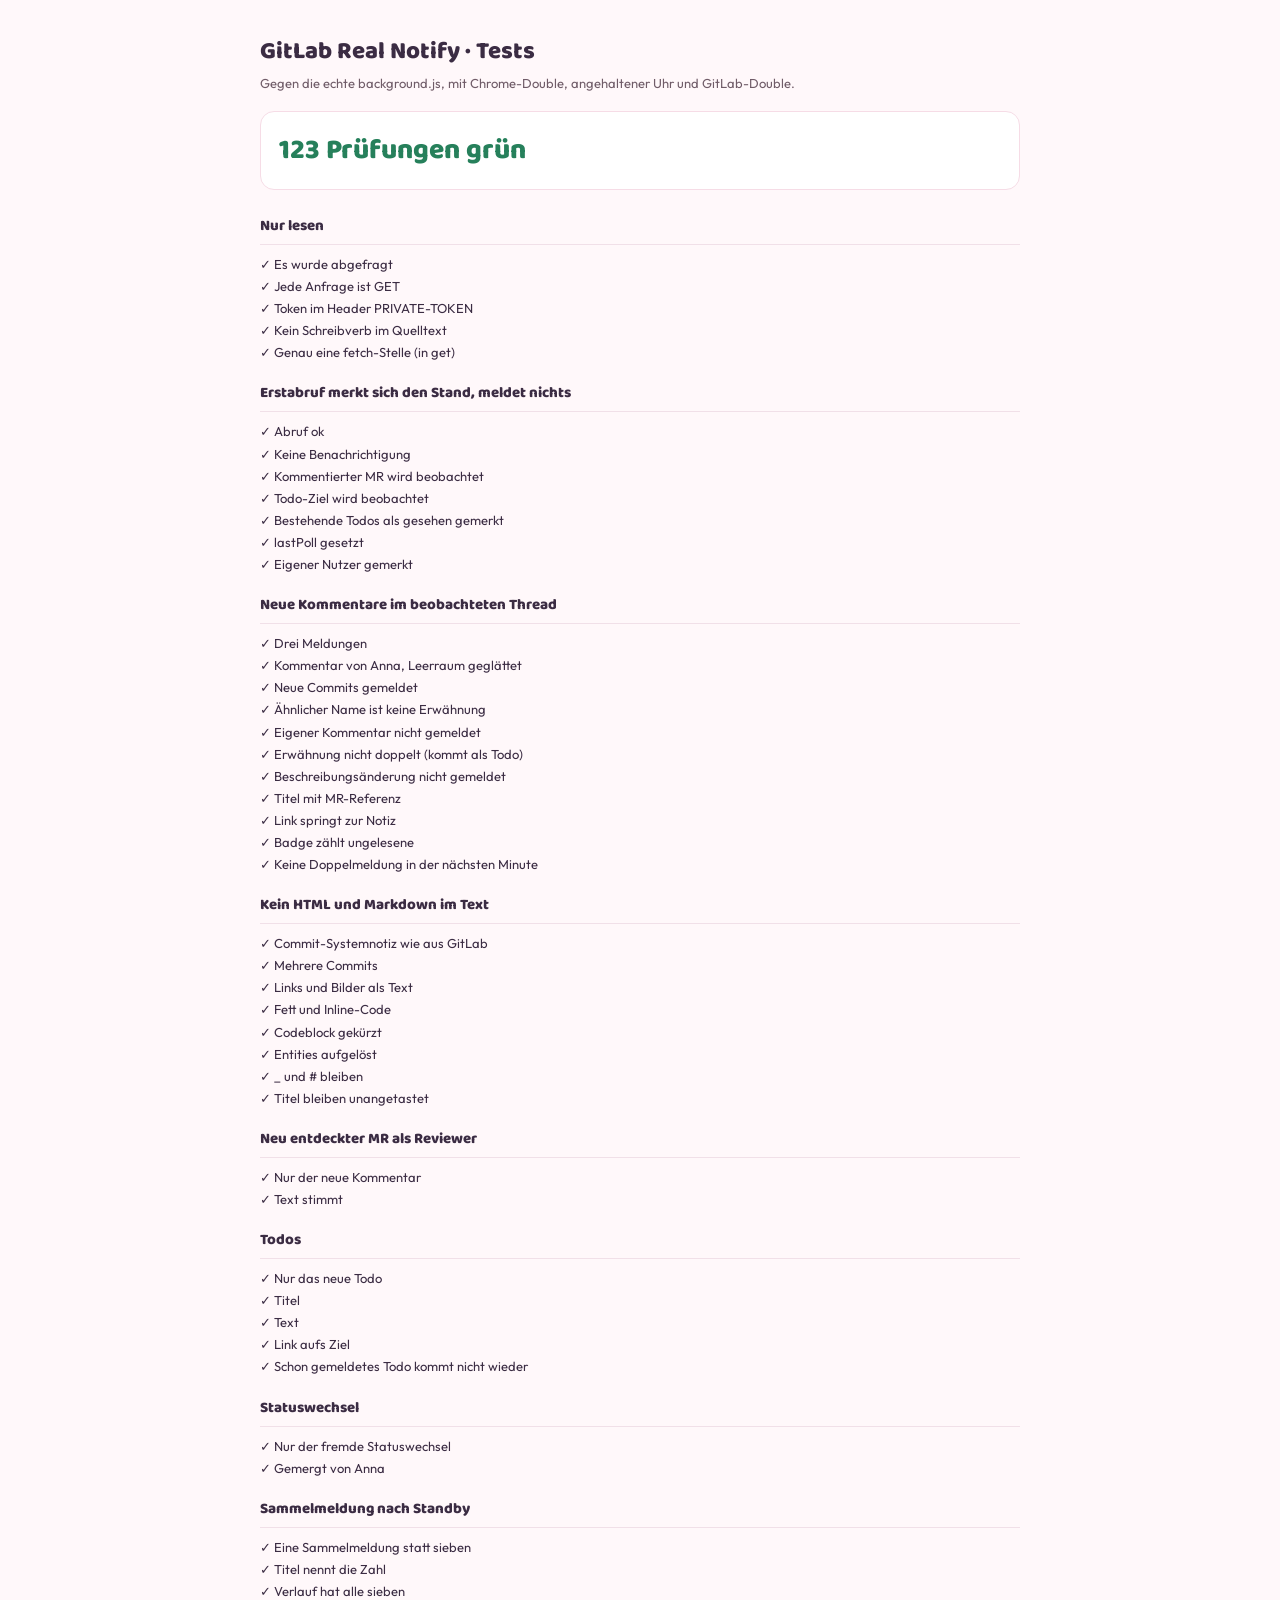
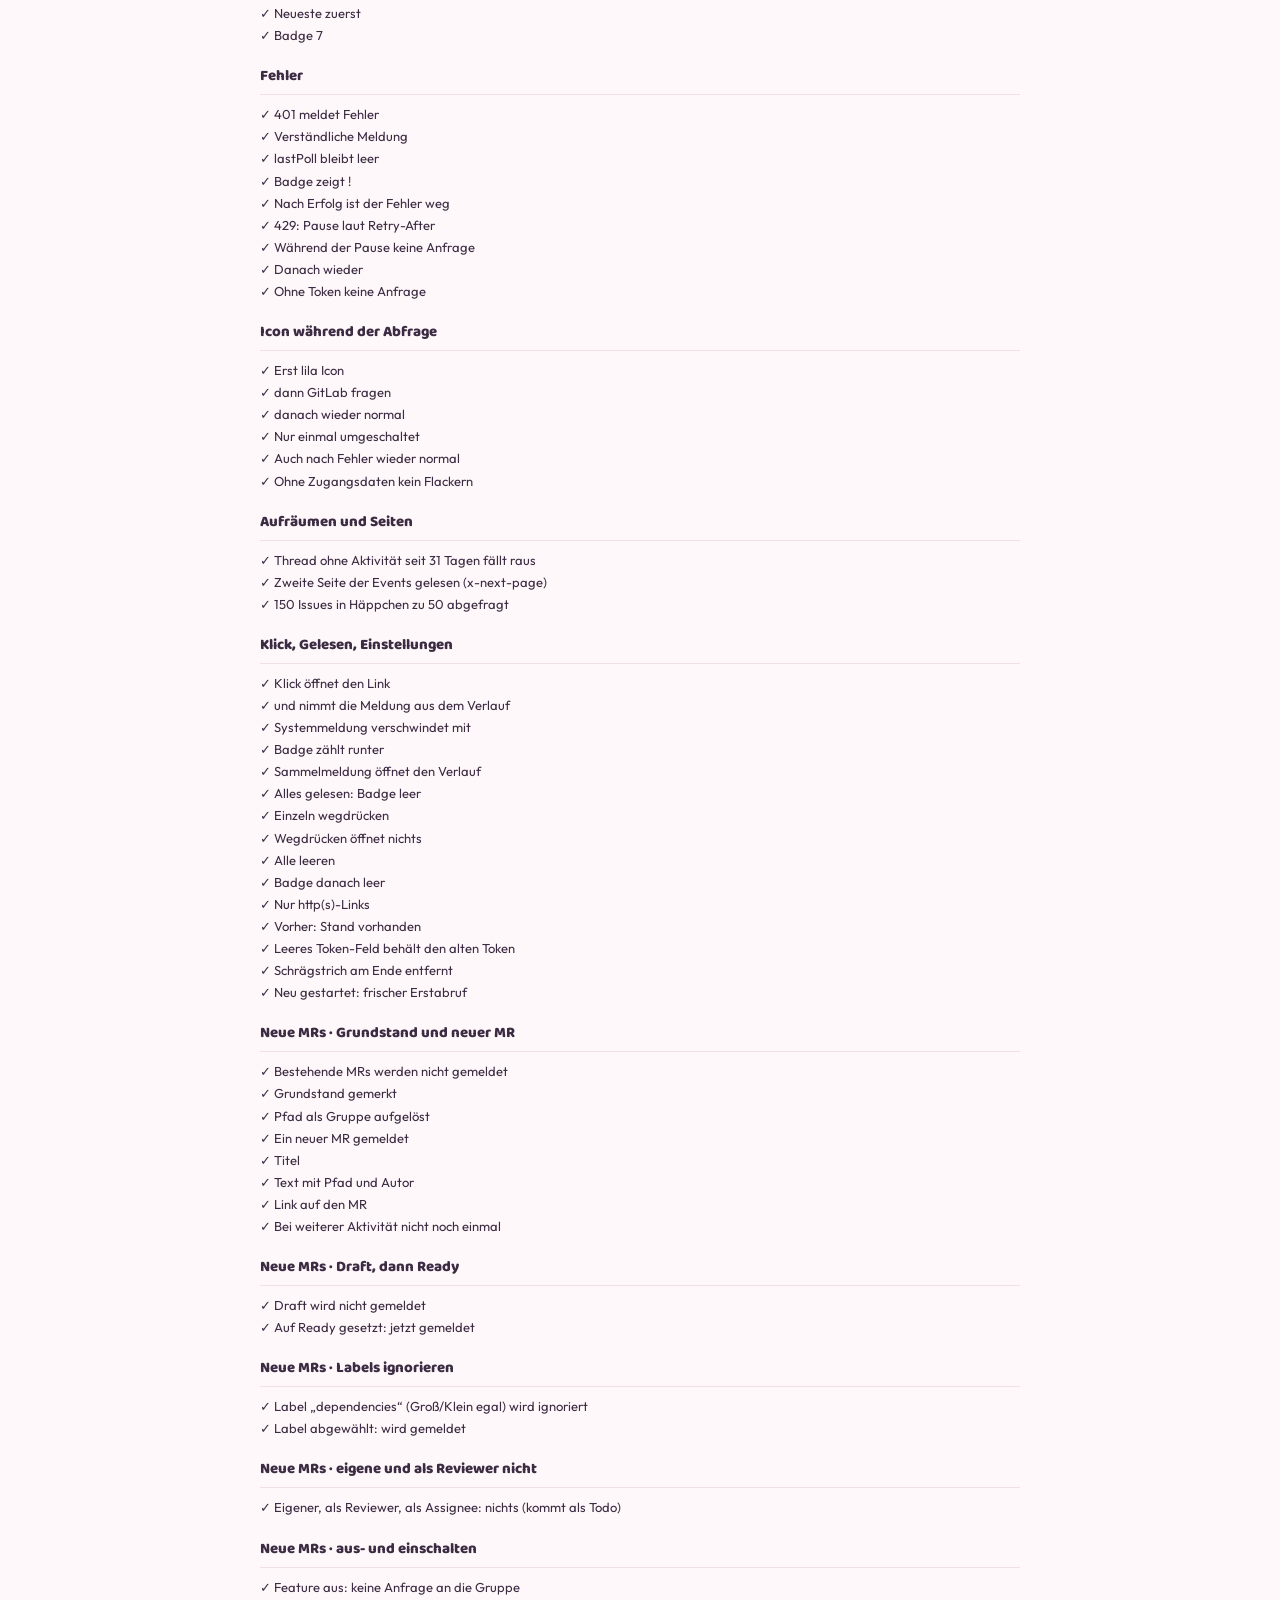
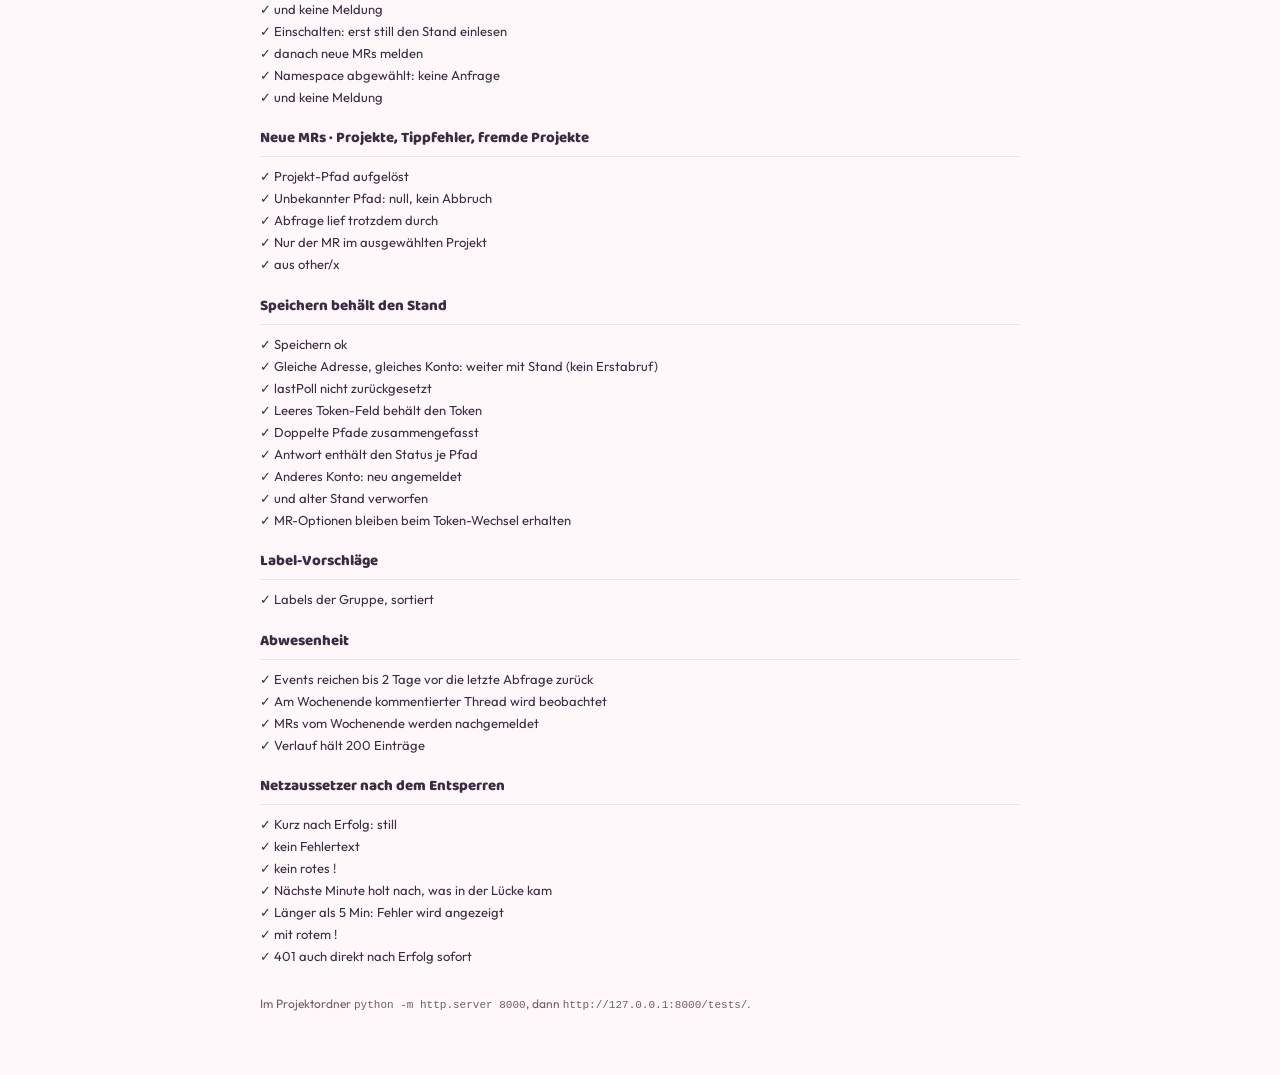
==== tests/index.html @ b431cba6 "GitLab Real Notify 0.2.0 Browser-Extension (Chrome, Firefox) mit Benachrichtigungen wie bei GitLabs " ====
<!DOCTYPE html>
<html lang="de">
<head>
<meta charset="utf-8" />
<meta name="viewport" content="width=device-width, initial-scale=1" />
<title>GitLab Real Notify · Tests</title>
<link rel="stylesheet" href="../theme.css" />
<style>
  * { box-sizing: border-box; margin: 0; padding: 0; }
  body {
    background: var(--bg); color: var(--ink);
    font-family: var(--font-body);
    padding: 32px 24px 64px;
    display: flex; justify-content: center;
  }
  main { width: 100%; max-width: 760px; }
  h1 { font-family: var(--font-display); font-weight: 800; font-size: 24px; }
  .lede { font-size: 13px; color: var(--muted); margin-top: 4px; }
  .summary {
    margin: 20px 0 24px; padding: 16px 18px;
    border-radius: 14px; border: 1px solid var(--line); background: var(--panel);
  }
  .summary .big { font-family: var(--font-display); font-weight: 800; font-size: 28px; }
  .pass { color: var(--mint-ink); }
  .fail { color: var(--accent-ink); }
  .suite { margin-bottom: 18px; }
  .suite h2 {
    font-family: var(--font-display); font-weight: 700; font-size: 15px;
    padding-bottom: 6px; border-bottom: 1px solid var(--line-soft);
  }
  ul { list-style: none; margin-top: 8px; }
  li { font-size: 13px; line-height: 1.7; }
  li.no { color: var(--accent-ink); }
  .detail { font-family: var(--font-mono); font-size: 11px; color: var(--muted-2); white-space: pre-wrap; }
  code { font-family: var(--font-mono); font-size: 11px; }
  .hint { margin-top: 28px; font-size: 12px; color: var(--muted); }
</style>
</head>
<body>
  <main>
    <h1>GitLab Real Notify · Tests</h1>
    <p class="lede">Gegen die echte background.js, mit Chrome-Double, angehaltener Uhr und GitLab-Double.</p>
    <div class="summary" id="summary">läuft…</div>
    <div id="report"></div>
    <p class="hint">Im Projektordner <code>python -m http.server 8000</code>, dann
      <code>http://127.0.0.1:8000/tests/</code>.</p>
  </main>

  <script src="harness.js"></script>
  <script src="suite-poll.js"></script>
  <script src="suite-newmrs.js"></script>
  <script>
  (async () => {
    const report = await RN.run();
    const alle = report.reduce((a, s) => a.concat(s.results), []);
    const fehler = alle.filter((r) => !r.ok);
    const sum = document.getElementById("summary");
    const big = document.createElement("span");
    big.className = "big " + (fehler.length ? "fail" : "pass");
    big.textContent = fehler.length ? fehler.length + " von " + alle.length + " fehlgeschlagen"
                                    : alle.length + " Prüfungen grün";
    sum.textContent = "";
    sum.appendChild(big);

    const out = document.getElementById("report");
    for (const s of report) {
      const div = document.createElement("div");
      div.className = "suite";
      const h = document.createElement("h2");
      h.textContent = s.name;
      div.appendChild(h);
      const ul = document.createElement("ul");
      for (const r of s.results) {
        const li = document.createElement("li");
        li.className = r.ok ? "ok" : "no";
        li.textContent = (r.ok ? "✓ " : "✕ ") + r.name;
        if (!r.ok && r.detail != null) {
          const d = document.createElement("div");
          d.className = "detail";
          d.textContent = typeof r.detail === "string" ? r.detail : JSON.stringify(r.detail);
          li.appendChild(d);
        }
        ul.appendChild(li);
      }
      div.appendChild(ul);
      out.appendChild(div);
    }
    document.title = (fehler.length ? "FAIL " + fehler.length : "PASS") + " · Real Notify Tests";
    window.__rnResult = { total: alle.length, failed: fehler.length, failures: fehler };
  })();
  </script>
</body>
</html>
---- theme.css ----
/* GitLab Real Notify · Theme
   Übernommen aus ZeitBudget (Mochi Dual-Mode), ohne Maskottchen- und
   Zeitstufen-Token. Umschaltung ausschließlich über
   @media (prefers-color-scheme: dark) auf :root — kein Toggle.
   Kontrastwerte und ihre Herleitung: ../zeitbudget/theme.css. */

@font-face {
  font-family: "Baloo 2";
  font-weight: 400 650;
  font-display: swap;
  src: url("fonts/baloo-2-latin-600-normal.woff2") format("woff2");
}
@font-face {
  font-family: "Baloo 2";
  font-weight: 651 900;
  font-display: swap;
  src: url("fonts/baloo-2-latin-800-normal.woff2") format("woff2");
}
@font-face {
  font-family: "Outfit";
  font-weight: 300 500;
  font-display: swap;
  src: url("fonts/outfit-latin-400-normal.woff2") format("woff2");
}
@font-face {
  font-family: "Outfit";
  font-weight: 501 900;
  font-display: swap;
  src: url("fonts/outfit-latin-600-normal.woff2") format("woff2");
}

:root {
  color-scheme: light dark;

  --bg: #fff8fa;
  --panel: #ffffff;
  --line: #f6dce6;
  --line-soft: #f1e0e8;
  --track: #f5e6ec;
  --tally-bg: #ffe4ef;

  --ink: #3b2c43;
  --body: #4a3a52;
  --muted: #705c68;   /* 5,9:1 auf --bg */
  --muted-2: #88687c; /* 4,6:1 */
  --label: #3b2c43;
  --label-weight: 700;

  --accent: #f0679b;
  --accent-hi: #ff9dbe;
  --accent-lo: #f0679b;
  --on-accent: #2a1f35;
  --accent-ink: #dc1661;
  --mint: #2d976b;
  --mint-ink: #26805b;

  --ghost-line: #f0cfdd;
  --field-ink: #6b5872;
  --btn-shadow: 0 10px 22px -10px rgba(240, 103, 155, 0.85);

  --icon-bg: linear-gradient(160deg, #ffd6e4, #ff9dbe);
  --icon-ink: #2a1f35;

  --font-display: "Baloo 2", system-ui, sans-serif;
  --font-body: "Outfit", system-ui, sans-serif;
  --font-mono: ui-monospace, SFMono-Regular, Menlo, Consolas, monospace;
}

@media (prefers-color-scheme: dark) {
  :root {
    --bg: #221a2b;
    --panel: #2e2338;
    --line: #3e3049;
    --line-soft: #332741;
    --track: #332741;
    --tally-bg: #3a2333;

    --ink: #f6eef6;
    --body: #f6eef6;
    --muted: #a896b4;
    --muted-2: #988aa4;
    --label: #c9b8d2;
    --label-weight: 600;

    --accent: #ff8fb5;
    --accent-hi: #ffa3c2;
    --accent-lo: #f2628f;
    --on-accent: #2a1f35;
    --accent-ink: #ff8fb5;
    --mint: #86e3c0;
    --mint-ink: #86e3c0;

    --ghost-line: #3e3049;
    --field-ink: #dccfe4;
    --btn-shadow: 0 12px 26px -10px rgba(255, 143, 181, 0.6);

    --icon-bg: linear-gradient(160deg, #ff8fb5, #e0709a);
    --icon-ink: #2a1f35;
  }
}

.pill {
  border: none;
  border-radius: 999px;
  background: linear-gradient(180deg, var(--accent-hi), var(--accent-lo));
  color: var(--on-accent);
  font-family: var(--font-display);
  font-weight: 700;
  cursor: pointer;
  box-shadow: var(--btn-shadow);
  transition: transform 0.1s ease, filter 0.1s ease;
}
.pill:hover { transform: translateY(-1px); filter: brightness(1.03); }
.pill:active { transform: translateY(1px); }
.pill:focus-visible { outline: 3px solid var(--mint); outline-offset: 2px; }
.pill:disabled { opacity: 0.55; cursor: progress; transform: none; }

.eyebrow {
  font-size: 11px;
  letter-spacing: 0.18em;
  text-transform: uppercase;
  color: var(--muted);
  font-weight: 600;
}

/* Branch-Symbol als Plakette, wie das Toolbar-Icon. */
.mark {
  width: 24px; height: 24px; flex-shrink: 0;
  border-radius: 8px;
  background: var(--icon-bg);
  display: flex; align-items: center; justify-content: center;
}
.mark svg { width: 16px; height: 16px; display: block; }

[hidden] { display: none !important; }

@media (prefers-reduced-motion: reduce) {
  .pill { transition: none; }
  .pill:hover, .pill:active { transform: none; }
}
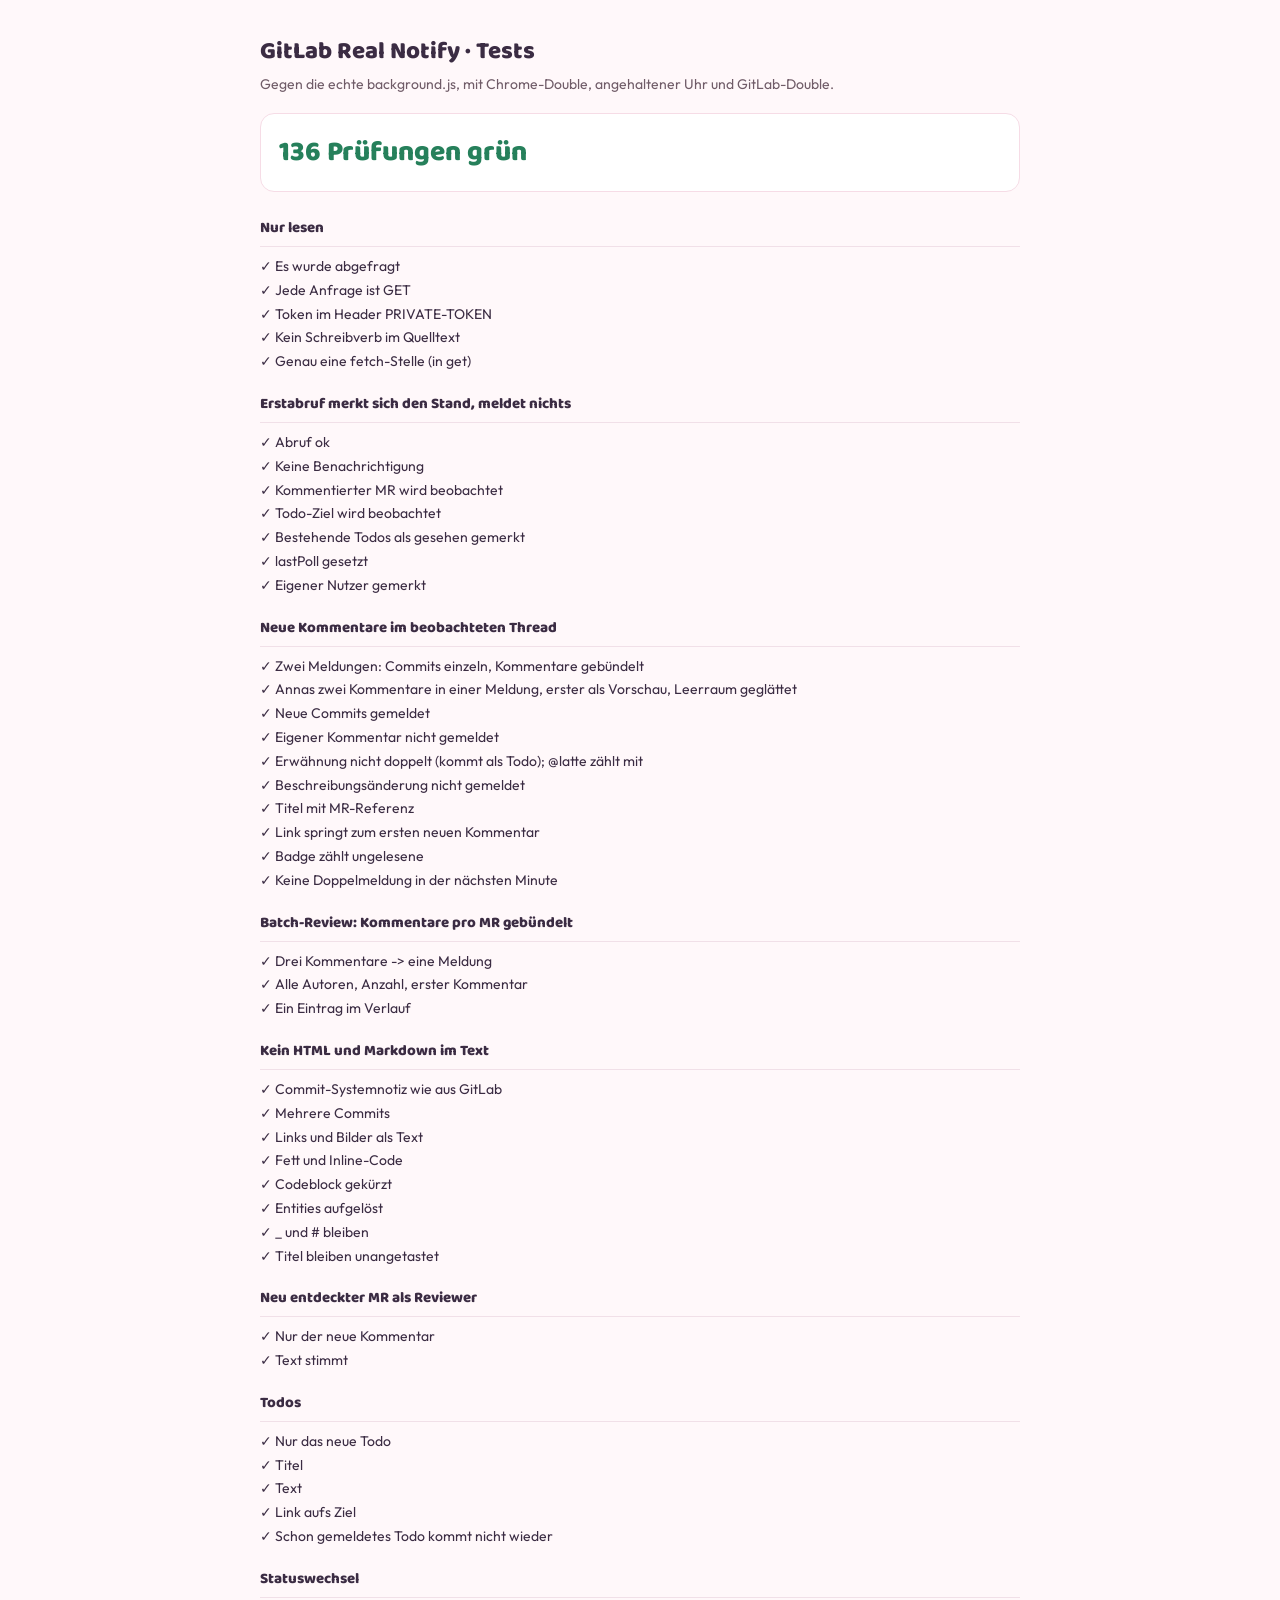
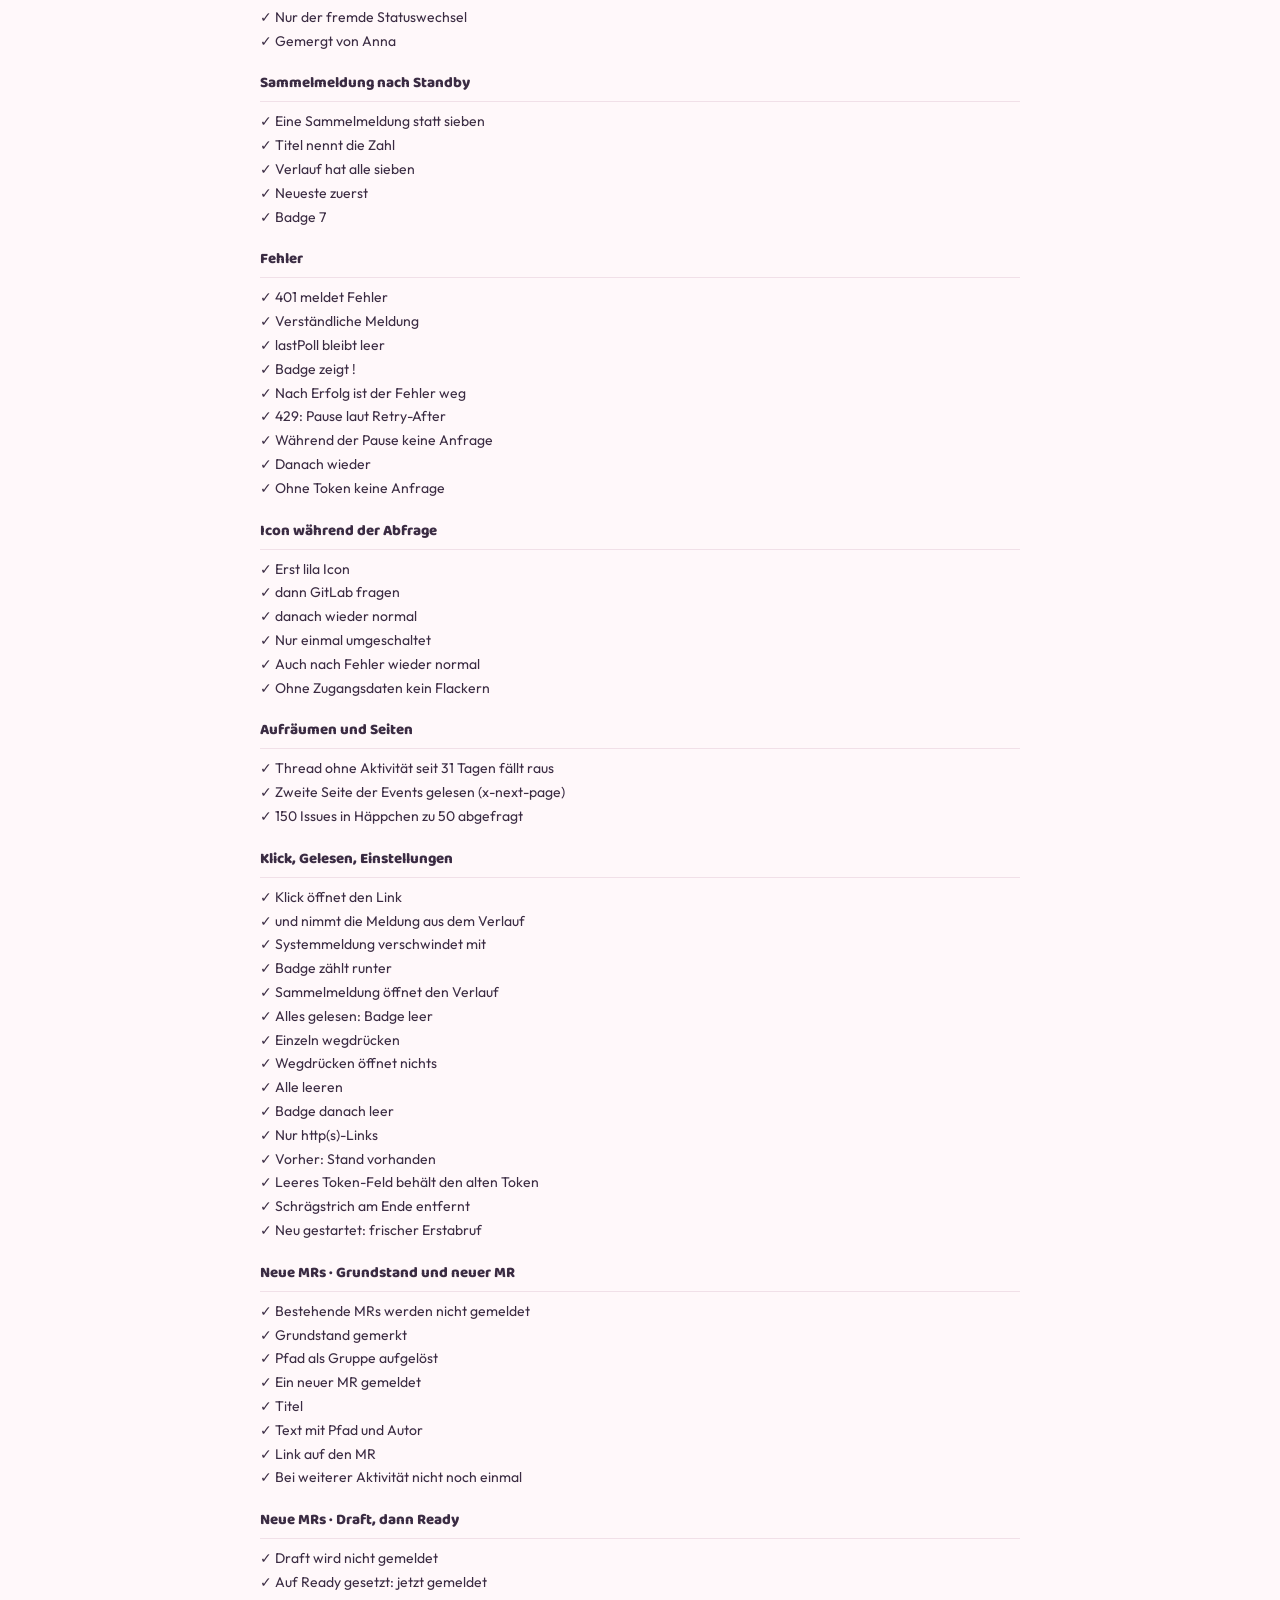
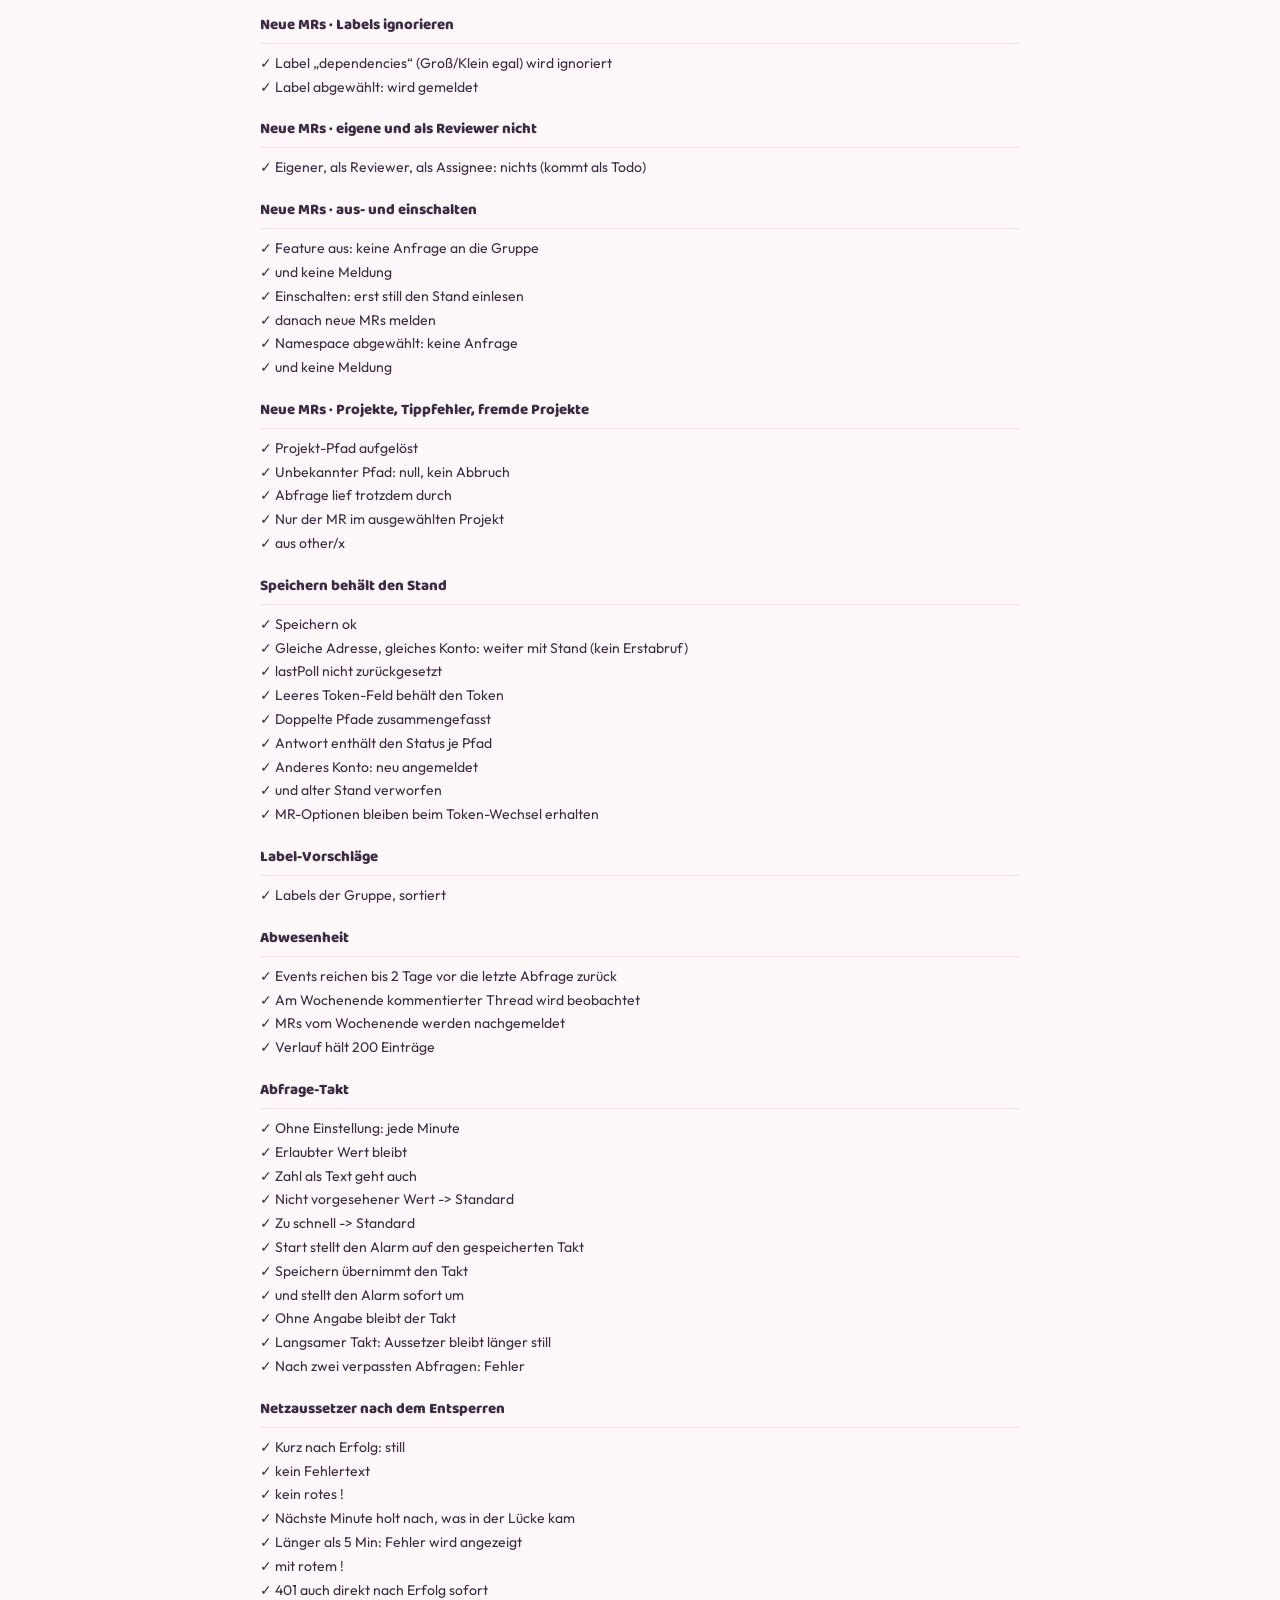
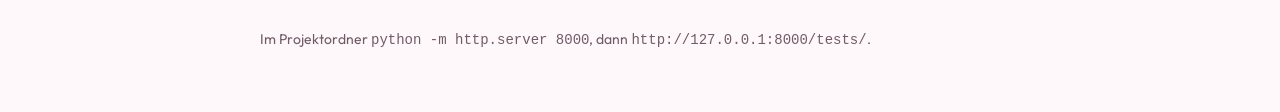
==== commit 1292f699: "GitLab Real Notify 0.3.0 - Abfrage-Takt einstellbar (1 bis 30 Minuten), Fehlerschwelle wächst mit - " ====
--- a/tests/index.html
+++ b/tests/index.html
@@ -15,7 +15,7 @@
   }
   main { width: 100%; max-width: 760px; }
   h1 { font-family: var(--font-display); font-weight: 800; font-size: 24px; }
-  .lede { font-size: 13px; color: var(--muted); margin-top: 4px; }
+  .lede { font-size: 14px; color: var(--muted); margin-top: 4px; }
   .summary {
     margin: 20px 0 24px; padding: 16px 18px;
     border-radius: 14px; border: 1px solid var(--line); background: var(--panel);
@@ -29,11 +29,11 @@
     padding-bottom: 6px; border-bottom: 1px solid var(--line-soft);
   }
   ul { list-style: none; margin-top: 8px; }
-  li { font-size: 13px; line-height: 1.7; }
+  li { font-size: 14px; line-height: 1.7; }
   li.no { color: var(--accent-ink); }
-  .detail { font-family: var(--font-mono); font-size: 11px; color: var(--muted-2); white-space: pre-wrap; }
-  code { font-family: var(--font-mono); font-size: 11px; }
-  .hint { margin-top: 28px; font-size: 12px; color: var(--muted); }
+  .detail { font-family: var(--font-mono); font-size: 14px; color: var(--muted-2); white-space: pre-wrap; }
+  code { font-family: var(--font-mono); font-size: 14px; }
+  .hint { margin-top: 28px; font-size: 14px; color: var(--muted); }
 </style>
 </head>
 <body>
--- a/theme.css
+++ b/theme.css
@@ -56,6 +56,10 @@
 
   --ghost-line: #f0cfdd;
   --field-ink: #6b5872;
+  --field-line: #a97b92; /* Feldrand 3,5:1 auf --panel — --line (1,3:1) war kaum sichtbar */
+  --hover: #ffe4ef;      /* Zeilen-Hover; --panel auf --bg war 1,05:1 */
+  --ok-bg: #e6f5ee;
+  --ok-ink: #1f6f4e;     /* 5,4:1 auf --ok-bg */
   --btn-shadow: 0 10px 22px -10px rgba(240, 103, 155, 0.85);
 
   --icon-bg: linear-gradient(160deg, #ffd6e4, #ff9dbe);
@@ -92,6 +96,10 @@
 
     --ghost-line: #3e3049;
     --field-ink: #dccfe4;
+    --field-line: #857199; /* 3,4:1 auf --panel */
+    --hover: #3a2d46;
+    --ok-bg: #23352f;
+    --ok-ink: #86e3c0;     /* 8,5:1 auf --ok-bg */
     --btn-shadow: 0 12px 26px -10px rgba(255, 143, 181, 0.6);
 
     --icon-bg: linear-gradient(160deg, #ff8fb5, #e0709a);
@@ -116,7 +124,7 @@
 .pill:disabled { opacity: 0.55; cursor: progress; transform: none; }
 
 .eyebrow {
-  font-size: 11px;
+  font-size: 14px;
   letter-spacing: 0.18em;
   text-transform: uppercase;
   color: var(--muted);
